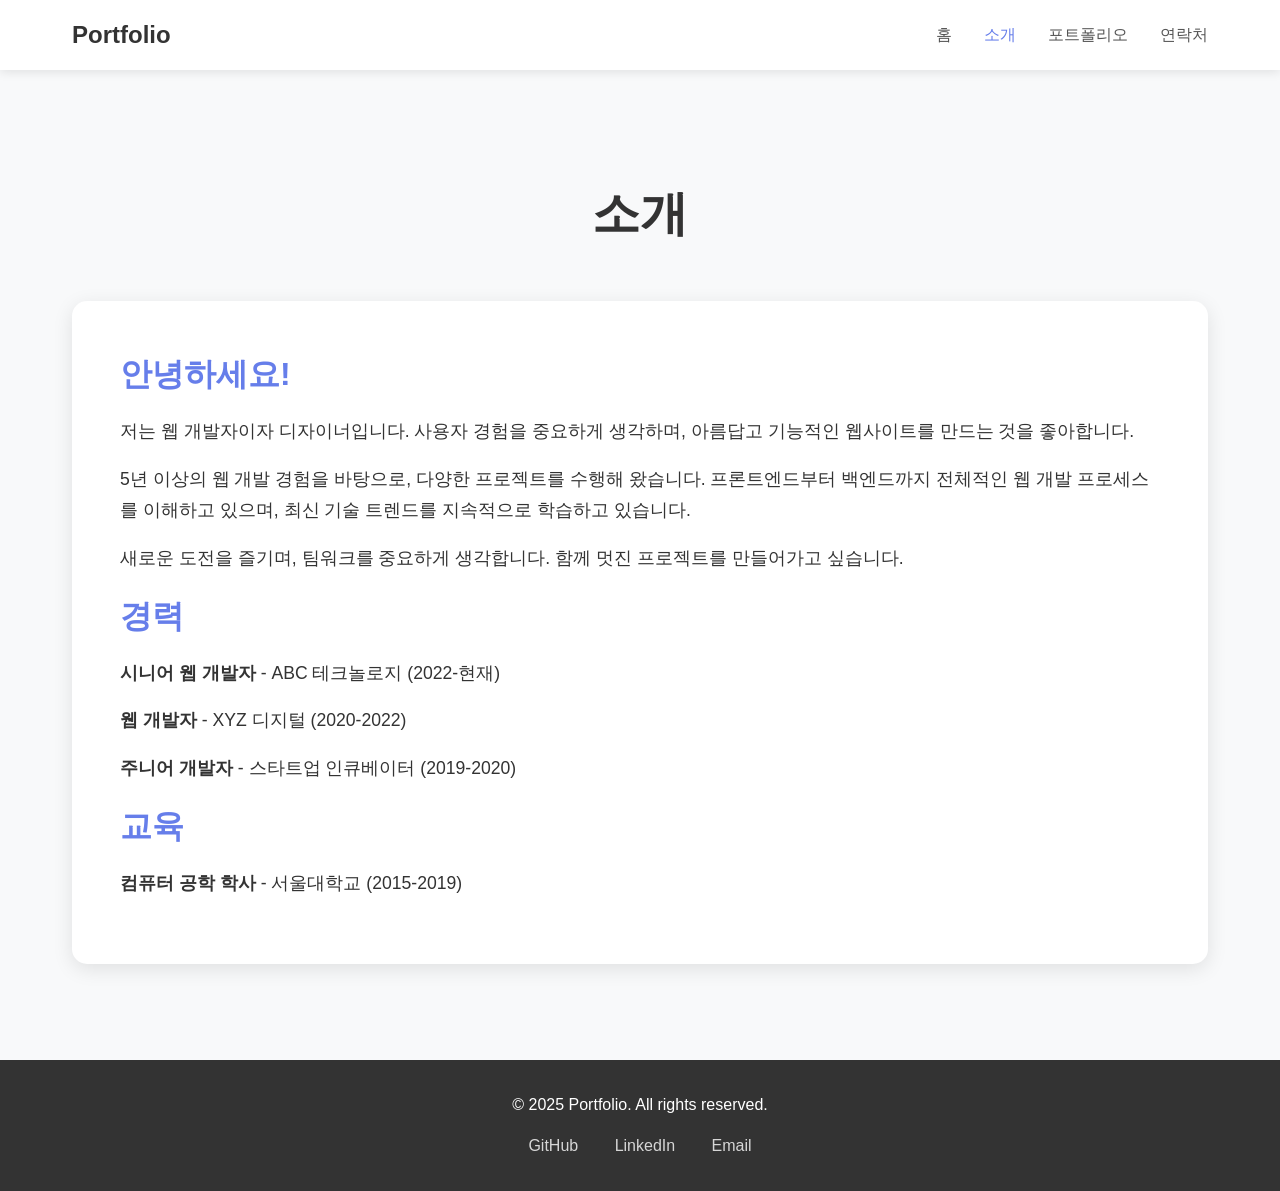
==== about.html @ 8b9c9525 "Initial portfolio website commit" ====
<!DOCTYPE html>
<html lang="ko">
<head>
    <meta charset="UTF-8">
    <meta name="viewport" content="width=device-width, initial-scale=1.0">
    <title>소개 | 내 홈페이지</title>
    <link rel="stylesheet" href="style.css">
</head>
<body>
    <header>
        <nav>
            <div class="logo">
                <a href="index.html">Portfolio</a>
            </div>
            <ul class="nav-links">
                <li><a href="index.html">홈</a></li>
                <li><a href="about.html">소개</a></li>
                <li><a href="portfolio.html">포트폴리오</a></li>
                <li><a href="contact.html">연락처</a></li>
            </ul>
            <div class="hamburger">
                <span></span>
                <span></span>
                <span></span>
            </div>
        </nav>
    </header>

    <main>
        <section class="page-section">
            <h1>소개</h1>
            <div class="page-content">
                <h2>안녕하세요!</h2>
                <p>
                    저는 웹 개발자이자 디자이너입니다. 사용자 경험을 중요하게 생각하며, 
                    아름답고 기능적인 웹사이트를 만드는 것을 좋아합니다.
                </p>
                <p>
                    5년 이상의 웹 개발 경험을 바탕으로, 다양한 프로젝트를 수행해 왔습니다.
                    프론트엔드부터 백엔드까지 전체적인 웹 개발 프로세스를 이해하고 있으며,
                    최신 기술 트렌드를 지속적으로 학습하고 있습니다.
                </p>
                <p>
                    새로운 도전을 즐기며, 팀워크를 중요하게 생각합니다. 
                    함께 멋진 프로젝트를 만들어가고 싶습니다.
                </p>
                
                <h2>경력</h2>
                <p><strong>시니어 웹 개발자</strong> - ABC 테크놀로지 (2022-현재)</p>
                <p><strong>웹 개발자</strong> - XYZ 디지털 (2020-2022)</p>
                <p><strong>주니어 개발자</strong> - 스타트업 인큐베이터 (2019-2020)</p>
                
                <h2>교육</h2>
                <p><strong>컴퓨터 공학 학사</strong> - 서울대학교 (2015-2019)</p>
            </div>
        </section>
    </main>

    <footer>
        <p>&copy; 2025 Portfolio. All rights reserved.</p>
        <div class="social-links">
            <a href="#">GitHub</a>
            <a href="#">LinkedIn</a>
            <a href="#">Email</a>
        </div>
    </footer>

    <script src="script.js"></script>
</body>
</html>
---- style.css ----
/* 기본 리셋 및 폰트 설정 */
* {
    margin: 0;
    padding: 0;
    box-sizing: border-box;
}

body {
    font-family: -apple-system, BlinkMacSystemFont, 'Segoe UI', 'Roboto', 'Oxygen', 'Ubuntu', sans-serif;
    line-height: 1.6;
    color: #333;
    background-color: #f8f9fa;
}

/* 헤더 및 네비게이션 */
header {
    background-color: #fff;
    box-shadow: 0 2px 10px rgba(0,0,0,0.1);
    position: fixed;
    width: 100%;
    top: 0;
    z-index: 1000;
}

nav {
    max-width: 1200px;
    margin: 0 auto;
    padding: 1rem 2rem;
    display: flex;
    justify-content: space-between;
    align-items: center;
}

.logo a {
    font-size: 1.5rem;
    font-weight: bold;
    color: #333;
    text-decoration: none;
}

.nav-links {
    display: flex;
    list-style: none;
    gap: 2rem;
}

.nav-links a {
    text-decoration: none;
    color: #555;
    font-weight: 500;
    transition: color 0.3s ease;
}

.nav-links a:hover,
.nav-links a.active {
    color: #667eea;
}

.hamburger {
    display: none;
    flex-direction: column;
    cursor: pointer;
}

.hamburger span {
    width: 25px;
    height: 3px;
    background-color: #333;
    margin: 3px 0;
    transition: 0.3s;
}

/* 메인 콘텐츠 */
main {
    margin-top: 80px;
}

/* 히어로 섹션 */
.hero {
    background: linear-gradient(135deg, #667eea 0%, #764ba2 100%);
    color: white;
    padding: 6rem 2rem;
    text-align: center;
    min-height: 60vh;
    display: flex;
    align-items: center;
    justify-content: center;
}

.hero-content h1 {
    font-size: 3.5rem;
    margin-bottom: 0.5rem;
    animation: fadeInUp 0.8s ease;
}

.hero-content h2 {
    font-size: 1.8rem;
    margin-bottom: 1rem;
    opacity: 0.9;
    animation: fadeInUp 0.8s ease 0.2s both;
}

.hero-content p {
    font-size: 1.2rem;
    margin-bottom: 2rem;
    opacity: 0.8;
    animation: fadeInUp 0.8s ease 0.4s both;
}

.cta-button {
    display: inline-block;
    padding: 1rem 2.5rem;
    background-color: white;
    color: #667eea;
    text-decoration: none;
    border-radius: 50px;
    font-weight: bold;
    transition: transform 0.3s ease, box-shadow 0.3s ease;
    animation: fadeInUp 0.8s ease 0.6s both;
}

.cta-button:hover {
    transform: translateY(-3px);
    box-shadow: 0 10px 30px rgba(0,0,0,0.2);
}

/* 피처드 섹션 */
.featured {
    padding: 4rem 2rem;
    max-width: 1200px;
    margin: 0 auto;
}

.featured h2 {
    text-align: center;
    font-size: 2.5rem;
    margin-bottom: 3rem;
    color: #333;
}

.project-grid {
    display: grid;
    grid-template-columns: repeat(auto-fit, minmax(300px, 1fr));
    gap: 2rem;
}

.project-card {
    background: white;
    border-radius: 15px;
    overflow: hidden;
    box-shadow: 0 5px 20px rgba(0,0,0,0.1);
    transition: transform 0.3s ease, box-shadow 0.3s ease;
}

.project-card:hover {
    transform: translateY(-10px);
    box-shadow: 0 15px 40px rgba(0,0,0,0.15);
}

.project-image {
    height: 200px;
    background-size: cover;
    background-position: center;
}

.project-card h3 {
    padding: 1.5rem;
    font-size: 1.3rem;
    color: #333;
}

.project-card p {
    padding: 0 1.5rem 1.5rem;
    color: #666;
}

/* 스킬 섹션 */
.skills {
    padding: 4rem 2rem;
    background-color: #fff;
    text-align: center;
}

.skills h2 {
    font-size: 2.5rem;
    margin-bottom: 2rem;
    color: #333;
}

.skill-tags {
    display: flex;
    flex-wrap: wrap;
    justify-content: center;
    gap: 1rem;
    max-width: 800px;
    margin: 0 auto;
}

.skill-tag {
    padding: 0.8rem 1.5rem;
    background: linear-gradient(135deg, #667eea 0%, #764ba2 100%);
    color: white;
    border-radius: 50px;
    font-weight: 500;
    transition: transform 0.3s ease;
}

.skill-tag:hover {
    transform: scale(1.1);
}

/* 푸터 */
footer {
    background-color: #333;
    color: white;
    padding: 2rem;
    text-align: center;
}

.social-links {
    margin-top: 1rem;
}

.social-links a {
    color: white;
    text-decoration: none;
    margin: 0 1rem;
    opacity: 0.8;
    transition: opacity 0.3s ease;
}

.social-links a:hover {
    opacity: 1;
}

/* 애니메이션 */
@keyframes fadeInUp {
    from {
        opacity: 0;
        transform: translateY(30px);
    }
    to {
        opacity: 1;
        transform: translateY(0);
    }
}

/* 페이지 섹션 스타일 */
.page-section {
    padding: 6rem 2rem;
    max-width: 1200px;
    margin: 0 auto;
}

.page-section h1 {
    font-size: 3rem;
    text-align: center;
    margin-bottom: 3rem;
    color: #333;
}

.page-section h2 {
    font-size: 2rem;
    margin-bottom: 1rem;
    color: #667eea;
}

.page-content {
    background: white;
    padding: 3rem;
    border-radius: 15px;
    box-shadow: 0 5px 20px rgba(0,0,0,0.1);
}

.page-content p {
    margin-bottom: 1rem;
    font-size: 1.1rem;
    line-height: 1.8;
}

/* 포트폴리오 페이지 */
.portfolio-grid {
    display: grid;
    grid-template-columns: repeat(auto-fit, minmax(350px, 1fr));
    gap: 2rem;
}

.portfolio-item {
    background: white;
    border-radius: 15px;
    overflow: hidden;
    box-shadow: 0 5px 20px rgba(0,0,0,0.1);
    transition: transform 0.3s ease;
}

.portfolio-item:hover {
    transform: translateY(-5px);
}

.portfolio-item .item-image {
    height: 250px;
    background: linear-gradient(135deg, #667eea 0%, #764ba2 100%);
    display: flex;
    align-items: center;
    justify-content: center;
    color: white;
    font-size: 3rem;
}

.portfolio-item h3 {
    padding: 1.5rem;
    font-size: 1.4rem;
    color: #333;
}

.portfolio-item p {
    padding: 0 1.5rem 1.5rem;
    color: #666;
}

.portfolio-item .tags {
    padding: 0 1.5rem 1.5rem;
    display: flex;
    gap: 0.5rem;
}

.portfolio-item .tag {
    padding: 0.3rem 0.8rem;
    background-color: #f0f0f0;
    border-radius: 20px;
    font-size: 0.85rem;
    color: #666;
}

/* 연락처 페이지 */
.contact-form {
    max-width: 600px;
    margin: 0 auto;
}

.form-group {
    margin-bottom: 1.5rem;
}

.form-group label {
    display: block;
    margin-bottom: 0.5rem;
    font-weight: 500;
    color: #333;
}

.form-group input,
.form-group textarea {
    width: 100%;
    padding: 1rem;
    border: 2px solid #e0e0e0;
    border-radius: 10px;
    font-size: 1rem;
    transition: border-color 0.3s ease;
}

.form-group input:focus,
.form-group textarea:focus {
    outline: none;
    border-color: #667eea;
}

.form-group textarea {
    resize: vertical;
    min-height: 150px;
}

.submit-btn {
    width: 100%;
    padding: 1rem;
    background: linear-gradient(135deg, #667eea 0%, #764ba2 100%);
    color: white;
    border: none;
    border-radius: 10px;
    font-size: 1.1rem;
    font-weight: bold;
    cursor: pointer;
    transition: transform 0.3s ease, box-shadow 0.3s ease;
}

.submit-btn:hover {
    transform: translateY(-2px);
    box-shadow: 0 5px 20px rgba(102, 126, 234, 0.4);
}

.contact-info {
    display: grid;
    grid-template-columns: repeat(auto-fit, minmax(200px, 1fr));
    gap: 2rem;
    margin-top: 3rem;
    text-align: center;
}

.contact-item {
    padding: 2rem;
    background: white;
    border-radius: 15px;
    box-shadow: 0 5px 20px rgba(0,0,0,0.1);
}

.contact-item h3 {
    color: #667eea;
    margin-bottom: 0.5rem;
}

/* 반응형 디자인 */
@media (max-width: 768px) {
    .nav-links {
        display: none;
    }

    .hamburger {
        display: flex;
    }

    .hero-content h1 {
        font-size: 2.5rem;
    }

    .hero-content h2 {
        font-size: 1.3rem;
    }

    .project-grid {
        grid-template-columns: 1fr;
    }

    .page-section {
        padding: 4rem 1rem;
    }

    .page-content {
        padding: 2rem 1.5rem;
    }

    .portfolio-grid {
        grid-template-columns: 1fr;
    }
}

/* 모바일 메뉴 */
.nav-links.active {
    display: flex;
    flex-direction: column;
    position: absolute;
    top: 100%;
    left: 0;
    width: 100%;
    background-color: white;
    padding: 2rem;
    box-shadow: 0 5px 20px rgba(0,0,0,0.1);
}
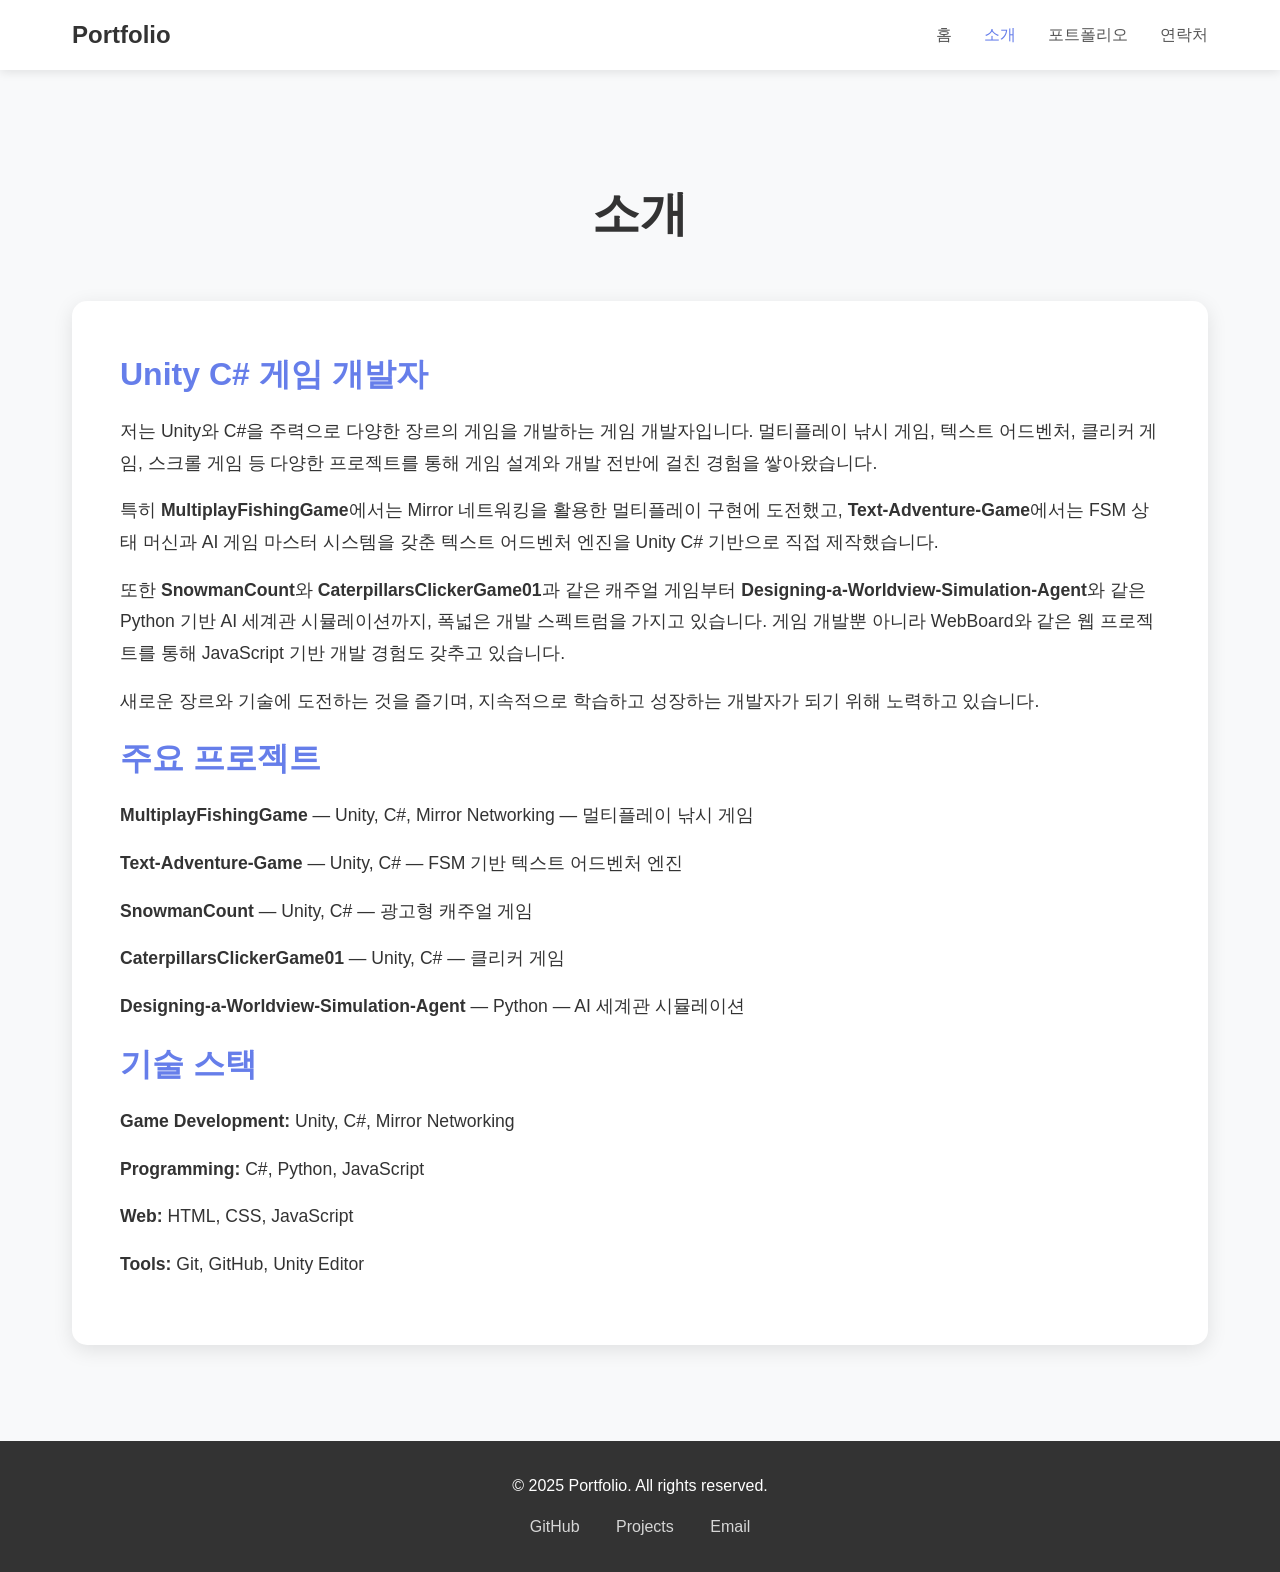
==== commit ee17cfbf: "Update portfolio with actual GitHub projects and personal info" ====
--- a/about.html
+++ b/about.html
@@ -3,7 +3,7 @@
 <head>
     <meta charset="UTF-8">
     <meta name="viewport" content="width=device-width, initial-scale=1.0">
-    <title>소개 | 내 홈페이지</title>
+    <title>소개 | Portfolio</title>
     <link rel="stylesheet" href="style.css">
 </head>
 <body>
@@ -30,28 +30,42 @@
         <section class="page-section">
             <h1>소개</h1>
             <div class="page-content">
-                <h2>안녕하세요!</h2>
+                <h2>Unity C# 게임 개발자</h2>
                 <p>
-                    저는 웹 개발자이자 디자이너입니다. 사용자 경험을 중요하게 생각하며, 
-                    아름답고 기능적인 웹사이트를 만드는 것을 좋아합니다.
+                    저는 Unity와 C#을 주력으로 다양한 장르의 게임을 개발하는 게임 개발자입니다.
+                    멀티플레이 낚시 게임, 텍스트 어드벤처, 클리커 게임, 스크롤 게임 등
+                    다양한 프로젝트를 통해 게임 설계와 개발 전반에 걸친 경험을 쌓아왔습니다.
                 </p>
                 <p>
-                    5년 이상의 웹 개발 경험을 바탕으로, 다양한 프로젝트를 수행해 왔습니다.
-                    프론트엔드부터 백엔드까지 전체적인 웹 개발 프로세스를 이해하고 있으며,
-                    최신 기술 트렌드를 지속적으로 학습하고 있습니다.
+                    특히 <strong>MultiplayFishingGame</strong>에서는 Mirror 네트워킹을 활용한
+                    멀티플레이 구현에 도전했고, <strong>Text-Adventure-Game</strong>에서는
+                    FSM 상태 머신과 AI 게임 마스터 시스템을 갖춘 텍스트 어드벤처 엔진을
+                    Unity C# 기반으로 직접 제작했습니다.
                 </p>
                 <p>
-                    새로운 도전을 즐기며, 팀워크를 중요하게 생각합니다. 
-                    함께 멋진 프로젝트를 만들어가고 싶습니다.
+                    또한 <strong>SnowmanCount</strong>와 <strong>CaterpillarsClickerGame01</strong>과 같은
+                    캐주얼 게임부터 <strong>Designing-a-Worldview-Simulation-Agent</strong>와 같은
+                    Python 기반 AI 세계관 시뮬레이션까지, 폭넓은 개발 스펙트럼을 가지고 있습니다.
+                    게임 개발뿐 아니라 WebBoard와 같은 웹 프로젝트를 통해 JavaScript 기반
+                    개발 경험도 갖추고 있습니다.
                 </p>
-                
-                <h2>경력</h2>
-                <p><strong>시니어 웹 개발자</strong> - ABC 테크놀로지 (2022-현재)</p>
-                <p><strong>웹 개발자</strong> - XYZ 디지털 (2020-2022)</p>
-                <p><strong>주니어 개발자</strong> - 스타트업 인큐베이터 (2019-2020)</p>
-                
-                <h2>교육</h2>
-                <p><strong>컴퓨터 공학 학사</strong> - 서울대학교 (2015-2019)</p>
+                <p>
+                    새로운 장르와 기술에 도전하는 것을 즐기며, 지속적으로 학습하고 성장하는
+                    개발자가 되기 위해 노력하고 있습니다.
+                </p>
+
+                <h2>주요 프로젝트</h2>
+                <p><strong>MultiplayFishingGame</strong> — Unity, C#, Mirror Networking — 멀티플레이 낚시 게임</p>
+                <p><strong>Text-Adventure-Game</strong> — Unity, C# — FSM 기반 텍스트 어드벤처 엔진</p>
+                <p><strong>SnowmanCount</strong> — Unity, C# — 광고형 캐주얼 게임</p>
+                <p><strong>CaterpillarsClickerGame01</strong> — Unity, C# — 클리커 게임</p>
+                <p><strong>Designing-a-Worldview-Simulation-Agent</strong> — Python — AI 세계관 시뮬레이션</p>
+
+                <h2>기술 스택</h2>
+                <p><strong>Game Development:</strong> Unity, C#, Mirror Networking</p>
+                <p><strong>Programming:</strong> C#, Python, JavaScript</p>
+                <p><strong>Web:</strong> HTML, CSS, JavaScript</p>
+                <p><strong>Tools:</strong> Git, GitHub, Unity Editor</p>
             </div>
         </section>
     </main>
@@ -59,12 +73,12 @@
     <footer>
         <p>&copy; 2025 Portfolio. All rights reserved.</p>
         <div class="social-links">
-            <a href="#">GitHub</a>
-            <a href="#">LinkedIn</a>
-            <a href="#">Email</a>
+            <a href="https://github.com/junwoo1206112">GitHub</a>
+            <a href="https://github.com/junwoo1206112?tab=repositories">Projects</a>
+            <a href="mailto:kdong135@naver.com">Email</a>
         </div>
     </footer>
 
     <script src="script.js"></script>
 </body>
-</html>+</html>
--- a/style.css
+++ b/style.css
@@ -332,6 +332,18 @@
     color: #666;
 }
 
+.portfolio-item a:hover h3 {
+    color: #667eea;
+}
+
+.loading, .no-projects {
+    text-align: center;
+    font-size: 1.2rem;
+    color: #666;
+    padding: 3rem;
+    grid-column: 1 / -1;
+}
+
 /* 연락처 페이지 */
 .contact-form {
     max-width: 600px;
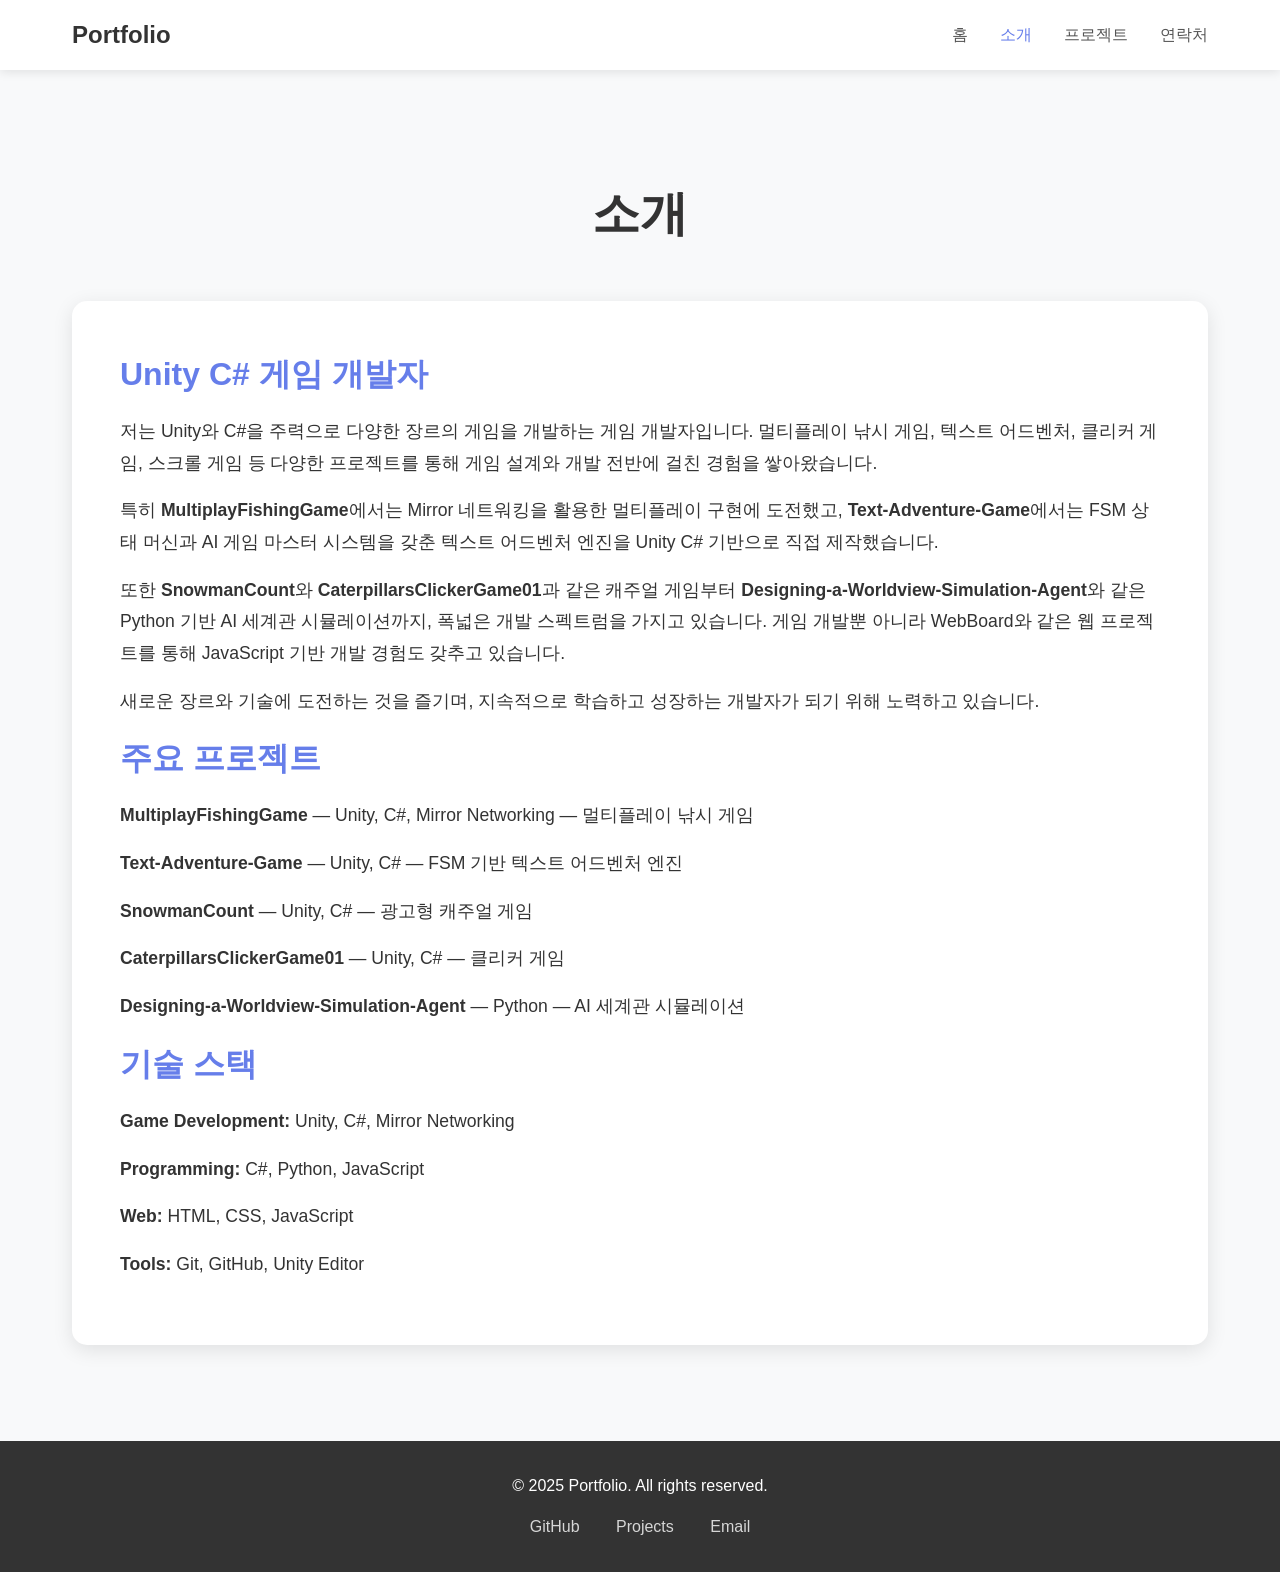
==== commit a20624c2: "Rename portfolio to projects in navigation" ====
--- a/about.html
+++ b/about.html
@@ -15,7 +15,7 @@
             <ul class="nav-links">
                 <li><a href="index.html">홈</a></li>
                 <li><a href="about.html">소개</a></li>
-                <li><a href="portfolio.html">포트폴리오</a></li>
+                <li><a href="portfolio.html">프로젝트</a></li>
                 <li><a href="contact.html">연락처</a></li>
             </ul>
             <div class="hamburger">
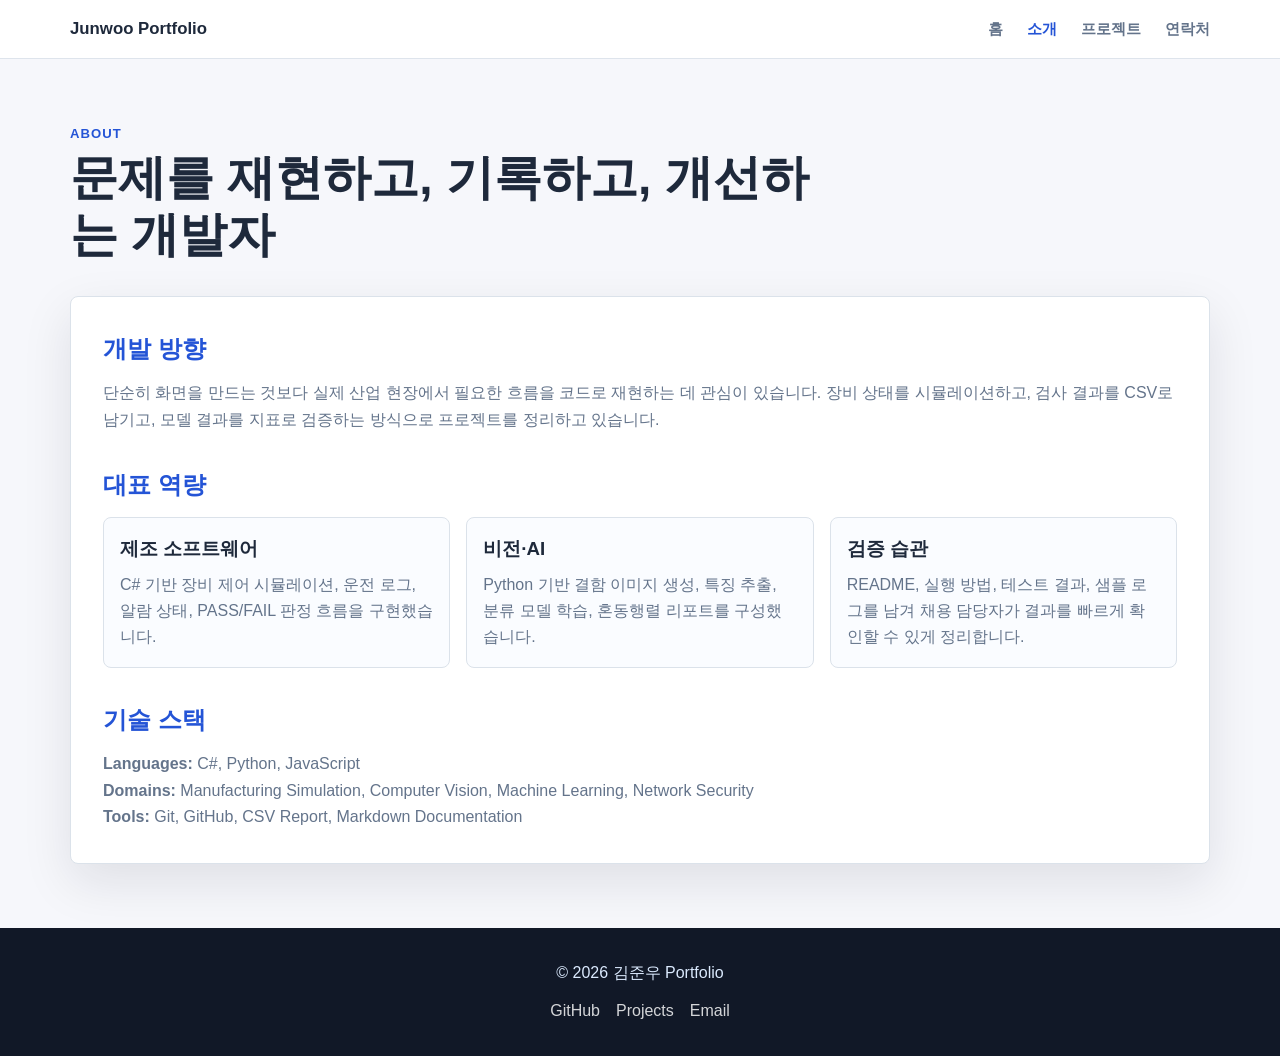
==== commit f2c56daf: "Refine portfolio site project curation" ====
--- a/about.html
+++ b/about.html
@@ -3,14 +3,15 @@
 <head>
     <meta charset="UTF-8">
     <meta name="viewport" content="width=device-width, initial-scale=1.0">
-    <title>소개 | Portfolio</title>
+    <title>소개 | 김준우 포트폴리오</title>
+    <meta name="description" content="김준우의 개발 방향, 기술 스택, 대표 프로젝트 소개입니다.">
     <link rel="stylesheet" href="style.css">
 </head>
 <body>
     <header>
         <nav>
             <div class="logo">
-                <a href="index.html">Portfolio</a>
+                <a href="index.html">Junwoo Portfolio</a>
             </div>
             <ul class="nav-links">
                 <li><a href="index.html">홈</a></li>
@@ -18,67 +19,61 @@
                 <li><a href="portfolio.html">프로젝트</a></li>
                 <li><a href="contact.html">연락처</a></li>
             </ul>
-            <div class="hamburger">
+            <button class="hamburger" type="button" aria-label="메뉴 열기">
                 <span></span>
                 <span></span>
                 <span></span>
-            </div>
+            </button>
         </nav>
     </header>
 
     <main>
         <section class="page-section">
-            <h1>소개</h1>
+            <div class="section-heading">
+                <p class="eyebrow">About</p>
+                <h1>문제를 재현하고, 기록하고, 개선하는 개발자</h1>
+            </div>
+
             <div class="page-content">
-                <h2>Unity C# 게임 개발자</h2>
+                <h2>개발 방향</h2>
                 <p>
-                    저는 Unity와 C#을 주력으로 다양한 장르의 게임을 개발하는 게임 개발자입니다.
-                    멀티플레이 낚시 게임, 텍스트 어드벤처, 클리커 게임, 스크롤 게임 등
-                    다양한 프로젝트를 통해 게임 설계와 개발 전반에 걸친 경험을 쌓아왔습니다.
-                </p>
-                <p>
-                    특히 <strong>MultiplayFishingGame</strong>에서는 Mirror 네트워킹을 활용한
-                    멀티플레이 구현에 도전했고, <strong>Text-Adventure-Game</strong>에서는
-                    FSM 상태 머신과 AI 게임 마스터 시스템을 갖춘 텍스트 어드벤처 엔진을
-                    Unity C# 기반으로 직접 제작했습니다.
-                </p>
-                <p>
-                    또한 <strong>SnowmanCount</strong>와 <strong>CaterpillarsClickerGame01</strong>과 같은
-                    캐주얼 게임부터 <strong>Designing-a-Worldview-Simulation-Agent</strong>와 같은
-                    Python 기반 AI 세계관 시뮬레이션까지, 폭넓은 개발 스펙트럼을 가지고 있습니다.
-                    게임 개발뿐 아니라 WebBoard와 같은 웹 프로젝트를 통해 JavaScript 기반
-                    개발 경험도 갖추고 있습니다.
-                </p>
-                <p>
-                    새로운 장르와 기술에 도전하는 것을 즐기며, 지속적으로 학습하고 성장하는
-                    개발자가 되기 위해 노력하고 있습니다.
+                    단순히 화면을 만드는 것보다 실제 산업 현장에서 필요한 흐름을 코드로 재현하는 데 관심이 있습니다.
+                    장비 상태를 시뮬레이션하고, 검사 결과를 CSV로 남기고, 모델 결과를 지표로 검증하는 방식으로 프로젝트를 정리하고 있습니다.
                 </p>
 
-                <h2>주요 프로젝트</h2>
-                <p><strong>MultiplayFishingGame</strong> — Unity, C#, Mirror Networking — 멀티플레이 낚시 게임</p>
-                <p><strong>Text-Adventure-Game</strong> — Unity, C# — FSM 기반 텍스트 어드벤처 엔진</p>
-                <p><strong>SnowmanCount</strong> — Unity, C# — 광고형 캐주얼 게임</p>
-                <p><strong>CaterpillarsClickerGame01</strong> — Unity, C# — 클리커 게임</p>
-                <p><strong>Designing-a-Worldview-Simulation-Agent</strong> — Python — AI 세계관 시뮬레이션</p>
+                <h2>대표 역량</h2>
+                <div class="split-list">
+                    <div>
+                        <h3>제조 소프트웨어</h3>
+                        <p>C# 기반 장비 제어 시뮬레이션, 운전 로그, 알람 상태, PASS/FAIL 판정 흐름을 구현했습니다.</p>
+                    </div>
+                    <div>
+                        <h3>비전·AI</h3>
+                        <p>Python 기반 결함 이미지 생성, 특징 추출, 분류 모델 학습, 혼동행렬 리포트를 구성했습니다.</p>
+                    </div>
+                    <div>
+                        <h3>검증 습관</h3>
+                        <p>README, 실행 방법, 테스트 결과, 샘플 로그를 남겨 채용 담당자가 결과를 빠르게 확인할 수 있게 정리합니다.</p>
+                    </div>
+                </div>
 
                 <h2>기술 스택</h2>
-                <p><strong>Game Development:</strong> Unity, C#, Mirror Networking</p>
-                <p><strong>Programming:</strong> C#, Python, JavaScript</p>
-                <p><strong>Web:</strong> HTML, CSS, JavaScript</p>
-                <p><strong>Tools:</strong> Git, GitHub, Unity Editor</p>
+                <p><strong>Languages:</strong> C#, Python, JavaScript</p>
+                <p><strong>Domains:</strong> Manufacturing Simulation, Computer Vision, Machine Learning, Network Security</p>
+                <p><strong>Tools:</strong> Git, GitHub, CSV Report, Markdown Documentation</p>
             </div>
         </section>
     </main>
 
     <footer>
-        <p>&copy; 2025 Portfolio. All rights reserved.</p>
+        <p>&copy; 2026 김준우 Portfolio</p>
         <div class="social-links">
-            <a href="https://github.com/junwoo1206112">GitHub</a>
-            <a href="https://github.com/junwoo1206112?tab=repositories">Projects</a>
+            <a href="https://github.com/junwoo1206112" target="_blank" rel="noreferrer">GitHub</a>
+            <a href="portfolio.html">Projects</a>
             <a href="mailto:kdong135@naver.com">Email</a>
         </div>
     </footer>
 
-    <script src="script.js"></script>
+    <script src="script.js?v=3"></script>
 </body>
 </html>
--- a/style.css
+++ b/style.css
@@ -1,469 +1,478 @@
-/* 기본 리셋 및 폰트 설정 */
 * {
+    box-sizing: border-box;
     margin: 0;
     padding: 0;
-    box-sizing: border-box;
+}
+
+:root {
+    --bg: #f6f7fb;
+    --surface: #ffffff;
+    --surface-soft: #eef2f7;
+    --text: #1e293b;
+    --muted: #64748b;
+    --line: #dbe2ea;
+    --primary: #2454d6;
+    --primary-dark: #173a9a;
+    --shadow: 0 18px 50px rgba(15, 23, 42, 0.1);
 }
 
 body {
-    font-family: -apple-system, BlinkMacSystemFont, 'Segoe UI', 'Roboto', 'Oxygen', 'Ubuntu', sans-serif;
-    line-height: 1.6;
-    color: #333;
-    background-color: #f8f9fa;
-}
-
-/* 헤더 및 네비게이션 */
+    min-height: 100vh;
+    font-family: -apple-system, BlinkMacSystemFont, "Segoe UI", "Noto Sans KR", Roboto, sans-serif;
+    line-height: 1.65;
+    color: var(--text);
+    background: var(--bg);
+}
+
+a {
+    color: inherit;
+    text-decoration: none;
+}
+
 header {
-    background-color: #fff;
-    box-shadow: 0 2px 10px rgba(0,0,0,0.1);
-    position: fixed;
-    width: 100%;
+    position: sticky;
     top: 0;
     z-index: 1000;
+    background: rgba(255, 255, 255, 0.92);
+    border-bottom: 1px solid rgba(219, 226, 234, 0.9);
+    backdrop-filter: blur(16px);
+}
+
+header.is-scrolled {
+    box-shadow: 0 8px 30px rgba(15, 23, 42, 0.08);
 }
 
 nav {
-    max-width: 1200px;
+    max-width: 1180px;
     margin: 0 auto;
-    padding: 1rem 2rem;
-    display: flex;
+    padding: 0.95rem 1.25rem;
+    display: flex;
+    align-items: center;
     justify-content: space-between;
-    align-items: center;
+    gap: 1rem;
 }
 
 .logo a {
-    font-size: 1.5rem;
-    font-weight: bold;
-    color: #333;
-    text-decoration: none;
+    font-size: 1.05rem;
+    font-weight: 800;
+    color: var(--text);
 }
 
 .nav-links {
     display: flex;
+    align-items: center;
+    gap: 1.5rem;
     list-style: none;
-    gap: 2rem;
 }
 
 .nav-links a {
-    text-decoration: none;
-    color: #555;
-    font-weight: 500;
-    transition: color 0.3s ease;
+    font-size: 0.95rem;
+    font-weight: 700;
+    color: var(--muted);
 }
 
 .nav-links a:hover,
 .nav-links a.active {
-    color: #667eea;
+    color: var(--primary);
 }
 
 .hamburger {
+    width: 42px;
+    height: 42px;
     display: none;
     flex-direction: column;
+    justify-content: center;
+    gap: 5px;
+    border: 1px solid var(--line);
+    border-radius: 8px;
+    background: var(--surface);
     cursor: pointer;
 }
 
 .hamburger span {
-    width: 25px;
-    height: 3px;
-    background-color: #333;
-    margin: 3px 0;
-    transition: 0.3s;
-}
-
-/* 메인 콘텐츠 */
-main {
-    margin-top: 80px;
-}
-
-/* 히어로 섹션 */
+    width: 18px;
+    height: 2px;
+    margin: 0 auto;
+    background: var(--text);
+}
+
 .hero {
-    background: linear-gradient(135deg, #667eea 0%, #764ba2 100%);
-    color: white;
-    padding: 6rem 2rem;
+    min-height: calc(100vh - 72px);
+    padding: 5rem 1.25rem 4rem;
+    display: grid;
+    grid-template-columns: minmax(0, 1.4fr) minmax(280px, 0.6fr);
+    align-items: center;
+    gap: 2rem;
+    max-width: 1180px;
+    margin: 0 auto;
+}
+
+.hero-content h1 {
+    max-width: 860px;
+    margin: 0.5rem 0 1rem;
+    font-size: clamp(2.3rem, 5vw, 4.8rem);
+    line-height: 1.12;
+    letter-spacing: 0;
+}
+
+.hero-content p {
+    max-width: 720px;
+    color: var(--muted);
+    font-size: 1.08rem;
+}
+
+.eyebrow {
+    color: var(--primary);
+    font-size: 0.82rem;
+    font-weight: 800;
+    letter-spacing: 0.08em;
+    text-transform: uppercase;
+}
+
+.hero-actions {
+    display: flex;
+    flex-wrap: wrap;
+    gap: 0.85rem;
+    margin-top: 2rem;
+}
+
+.primary-button,
+.secondary-button {
+    display: inline-flex;
+    align-items: center;
+    justify-content: center;
+    min-height: 46px;
+    padding: 0.8rem 1.1rem;
+    border-radius: 8px;
+    font-weight: 800;
+}
+
+.primary-button {
+    color: #fff;
+    background: var(--primary);
+}
+
+.primary-button:hover {
+    background: var(--primary-dark);
+}
+
+.secondary-button {
+    border: 1px solid var(--line);
+    background: var(--surface);
+    color: var(--text);
+}
+
+.hero-panel {
+    display: grid;
+    gap: 0.85rem;
+}
+
+.hero-panel div {
+    padding: 1.2rem;
+    border: 1px solid var(--line);
+    border-radius: 8px;
+    background: var(--surface);
+    box-shadow: var(--shadow);
+}
+
+.hero-panel strong {
+    display: block;
+    margin-bottom: 0.25rem;
+    font-size: 1.35rem;
+    color: var(--primary);
+}
+
+.hero-panel span {
+    color: var(--muted);
+    font-size: 0.95rem;
+}
+
+.featured,
+.skills,
+.page-section {
+    max-width: 1180px;
+    margin: 0 auto;
+    padding: 4rem 1.25rem;
+}
+
+.section-heading {
+    max-width: 760px;
+    margin-bottom: 2rem;
+}
+
+.section-heading h1,
+.section-heading h2 {
+    margin-top: 0.35rem;
+    font-size: clamp(2rem, 4vw, 3rem);
+    line-height: 1.18;
+}
+
+.section-heading p:last-child {
+    margin-top: 0.75rem;
+    color: var(--muted);
+}
+
+.project-grid,
+.portfolio-grid {
+    display: grid;
+    grid-template-columns: repeat(3, minmax(0, 1fr));
+    gap: 1rem;
+}
+
+.portfolio-grid {
+    grid-template-columns: repeat(2, minmax(0, 1fr));
+}
+
+.project-card {
+    min-height: 100%;
+    border: 1px solid var(--line);
+    border-radius: 8px;
+    background: var(--surface);
+    box-shadow: var(--shadow);
+    overflow: hidden;
+}
+
+.project-card a {
+    min-height: 100%;
+    padding: 1.25rem;
+    display: flex;
+    flex-direction: column;
+}
+
+.project-card h3 {
+    margin: 1.25rem 0 0.75rem;
+    font-size: 1.28rem;
+    line-height: 1.25;
+}
+
+.project-card p {
+    color: var(--muted);
+    flex: 1;
+}
+
+.project-topline {
+    display: flex;
+    align-items: center;
+    justify-content: space-between;
+    padding-bottom: 0.9rem;
+    border-bottom: 1px solid var(--line);
+}
+
+.project-topline span {
+    font-size: 0.78rem;
+    font-weight: 800;
+    color: var(--muted);
+    text-transform: uppercase;
+}
+
+.project-topline strong {
+    font-size: 1.55rem;
+}
+
+.accent-blue .project-topline strong { color: #2454d6; }
+.accent-green .project-topline strong { color: #15803d; }
+.accent-orange .project-topline strong { color: #c2410c; }
+.accent-purple .project-topline strong { color: #7e22ce; }
+.accent-red .project-topline strong { color: #b91c1c; }
+.accent-teal .project-topline strong { color: #0f766e; }
+
+.tags {
+    display: flex;
+    flex-wrap: wrap;
+    gap: 0.45rem;
+    margin-top: 1.25rem;
+}
+
+.tag,
+.skill-tag {
+    display: inline-flex;
+    align-items: center;
+    min-height: 30px;
+    padding: 0.32rem 0.65rem;
+    border-radius: 8px;
+    background: var(--surface-soft);
+    color: #334155;
+    font-size: 0.82rem;
+    font-weight: 700;
+}
+
+.skills {
+    border-top: 1px solid var(--line);
+}
+
+.skill-tags {
+    display: flex;
+    flex-wrap: wrap;
+    gap: 0.7rem;
+}
+
+.page-content {
+    padding: 2rem;
+    border: 1px solid var(--line);
+    border-radius: 8px;
+    background: var(--surface);
+    box-shadow: var(--shadow);
+}
+
+.page-content h2 {
+    margin-top: 2rem;
+    margin-bottom: 0.75rem;
+    color: var(--primary);
+}
+
+.page-content h2:first-child {
+    margin-top: 0;
+}
+
+.page-content p {
+    color: var(--muted);
+}
+
+.split-list {
+    display: grid;
+    grid-template-columns: repeat(3, minmax(0, 1fr));
+    gap: 1rem;
+}
+
+.split-list div {
+    padding: 1rem;
+    border: 1px solid var(--line);
+    border-radius: 8px;
+    background: #fafcff;
+}
+
+.split-list h3 {
+    margin-bottom: 0.45rem;
+}
+
+.contact-info {
+    display: grid;
+    grid-template-columns: repeat(3, minmax(0, 1fr));
+    gap: 1rem;
+}
+
+.contact-item {
+    padding: 1.5rem;
+    border: 1px solid var(--line);
+    border-radius: 8px;
+    background: var(--surface);
+    box-shadow: var(--shadow);
+}
+
+.contact-item h3 {
+    color: var(--primary);
+    margin-bottom: 0.4rem;
+}
+
+.contact-item p {
+    color: var(--muted);
+    overflow-wrap: anywhere;
+}
+
+.loading,
+.no-projects {
+    grid-column: 1 / -1;
+    padding: 2rem;
+    color: var(--muted);
     text-align: center;
-    min-height: 60vh;
-    display: flex;
-    align-items: center;
+}
+
+footer {
+    padding: 2rem 1.25rem;
+    color: #dbeafe;
+    background: #111827;
+    text-align: center;
+}
+
+.social-links {
+    display: flex;
     justify-content: center;
-}
-
-.hero-content h1 {
-    font-size: 3.5rem;
-    margin-bottom: 0.5rem;
-    animation: fadeInUp 0.8s ease;
-}
-
-.hero-content h2 {
-    font-size: 1.8rem;
-    margin-bottom: 1rem;
-    opacity: 0.9;
-    animation: fadeInUp 0.8s ease 0.2s both;
-}
-
-.hero-content p {
-    font-size: 1.2rem;
-    margin-bottom: 2rem;
-    opacity: 0.8;
-    animation: fadeInUp 0.8s ease 0.4s both;
-}
-
-.cta-button {
-    display: inline-block;
-    padding: 1rem 2.5rem;
-    background-color: white;
-    color: #667eea;
-    text-decoration: none;
-    border-radius: 50px;
-    font-weight: bold;
-    transition: transform 0.3s ease, box-shadow 0.3s ease;
-    animation: fadeInUp 0.8s ease 0.6s both;
-}
-
-.cta-button:hover {
-    transform: translateY(-3px);
-    box-shadow: 0 10px 30px rgba(0,0,0,0.2);
-}
-
-/* 피처드 섹션 */
-.featured {
-    padding: 4rem 2rem;
-    max-width: 1200px;
-    margin: 0 auto;
-}
-
-.featured h2 {
-    text-align: center;
-    font-size: 2.5rem;
-    margin-bottom: 3rem;
-    color: #333;
-}
-
-.project-grid {
-    display: grid;
-    grid-template-columns: repeat(auto-fit, minmax(300px, 1fr));
-    gap: 2rem;
-}
-
-.project-card {
-    background: white;
-    border-radius: 15px;
-    overflow: hidden;
-    box-shadow: 0 5px 20px rgba(0,0,0,0.1);
-    transition: transform 0.3s ease, box-shadow 0.3s ease;
-}
-
-.project-card:hover {
-    transform: translateY(-10px);
-    box-shadow: 0 15px 40px rgba(0,0,0,0.15);
-}
-
-.project-image {
-    height: 200px;
-    background-size: cover;
-    background-position: center;
-}
-
-.project-card h3 {
-    padding: 1.5rem;
-    font-size: 1.3rem;
-    color: #333;
-}
-
-.project-card p {
-    padding: 0 1.5rem 1.5rem;
-    color: #666;
-}
-
-/* 스킬 섹션 */
-.skills {
-    padding: 4rem 2rem;
-    background-color: #fff;
-    text-align: center;
-}
-
-.skills h2 {
-    font-size: 2.5rem;
-    margin-bottom: 2rem;
-    color: #333;
-}
-
-.skill-tags {
-    display: flex;
     flex-wrap: wrap;
-    justify-content: center;
     gap: 1rem;
-    max-width: 800px;
-    margin: 0 auto;
-}
-
-.skill-tag {
-    padding: 0.8rem 1.5rem;
-    background: linear-gradient(135deg, #667eea 0%, #764ba2 100%);
-    color: white;
-    border-radius: 50px;
-    font-weight: 500;
-    transition: transform 0.3s ease;
-}
-
-.skill-tag:hover {
-    transform: scale(1.1);
-}
-
-/* 푸터 */
-footer {
-    background-color: #333;
-    color: white;
-    padding: 2rem;
-    text-align: center;
-}
-
-.social-links {
-    margin-top: 1rem;
+    margin-top: 0.75rem;
 }
 
 .social-links a {
-    color: white;
-    text-decoration: none;
-    margin: 0 1rem;
-    opacity: 0.8;
-    transition: opacity 0.3s ease;
+    color: #fff;
+    opacity: 0.82;
 }
 
 .social-links a:hover {
     opacity: 1;
 }
 
-/* 애니메이션 */
-@keyframes fadeInUp {
-    from {
-        opacity: 0;
-        transform: translateY(30px);
-    }
-    to {
-        opacity: 1;
-        transform: translateY(0);
-    }
-}
-
-/* 페이지 섹션 스타일 */
-.page-section {
-    padding: 6rem 2rem;
-    max-width: 1200px;
-    margin: 0 auto;
-}
-
-.page-section h1 {
-    font-size: 3rem;
-    text-align: center;
-    margin-bottom: 3rem;
-    color: #333;
-}
-
-.page-section h2 {
-    font-size: 2rem;
-    margin-bottom: 1rem;
-    color: #667eea;
-}
-
-.page-content {
-    background: white;
-    padding: 3rem;
-    border-radius: 15px;
-    box-shadow: 0 5px 20px rgba(0,0,0,0.1);
-}
-
-.page-content p {
-    margin-bottom: 1rem;
-    font-size: 1.1rem;
-    line-height: 1.8;
-}
-
-/* 포트폴리오 페이지 */
-.portfolio-grid {
-    display: grid;
-    grid-template-columns: repeat(auto-fit, minmax(350px, 1fr));
-    gap: 2rem;
-}
-
-.portfolio-item {
-    background: white;
-    border-radius: 15px;
-    overflow: hidden;
-    box-shadow: 0 5px 20px rgba(0,0,0,0.1);
-    transition: transform 0.3s ease;
-}
-
-.portfolio-item:hover {
-    transform: translateY(-5px);
-}
-
-.portfolio-item .item-image {
-    height: 250px;
-    background: linear-gradient(135deg, #667eea 0%, #764ba2 100%);
-    display: flex;
-    align-items: center;
-    justify-content: center;
-    color: white;
-    font-size: 3rem;
-}
-
-.portfolio-item h3 {
-    padding: 1.5rem;
-    font-size: 1.4rem;
-    color: #333;
-}
-
-.portfolio-item p {
-    padding: 0 1.5rem 1.5rem;
-    color: #666;
-}
-
-.portfolio-item .tags {
-    padding: 0 1.5rem 1.5rem;
-    display: flex;
-    gap: 0.5rem;
-}
-
-.portfolio-item .tag {
-    padding: 0.3rem 0.8rem;
-    background-color: #f0f0f0;
-    border-radius: 20px;
-    font-size: 0.85rem;
-    color: #666;
-}
-
-.portfolio-item a:hover h3 {
-    color: #667eea;
-}
-
-.loading, .no-projects {
-    text-align: center;
-    font-size: 1.2rem;
-    color: #666;
-    padding: 3rem;
-    grid-column: 1 / -1;
-}
-
-/* 연락처 페이지 */
-.contact-form {
-    max-width: 600px;
-    margin: 0 auto;
-}
-
-.form-group {
-    margin-bottom: 1.5rem;
-}
-
-.form-group label {
-    display: block;
-    margin-bottom: 0.5rem;
-    font-weight: 500;
-    color: #333;
-}
-
-.form-group input,
-.form-group textarea {
-    width: 100%;
-    padding: 1rem;
-    border: 2px solid #e0e0e0;
-    border-radius: 10px;
-    font-size: 1rem;
-    transition: border-color 0.3s ease;
-}
-
-.form-group input:focus,
-.form-group textarea:focus {
-    outline: none;
-    border-color: #667eea;
-}
-
-.form-group textarea {
-    resize: vertical;
-    min-height: 150px;
-}
-
-.submit-btn {
-    width: 100%;
-    padding: 1rem;
-    background: linear-gradient(135deg, #667eea 0%, #764ba2 100%);
-    color: white;
-    border: none;
-    border-radius: 10px;
-    font-size: 1.1rem;
-    font-weight: bold;
-    cursor: pointer;
-    transition: transform 0.3s ease, box-shadow 0.3s ease;
-}
-
-.submit-btn:hover {
-    transform: translateY(-2px);
-    box-shadow: 0 5px 20px rgba(102, 126, 234, 0.4);
-}
-
-.contact-info {
-    display: grid;
-    grid-template-columns: repeat(auto-fit, minmax(200px, 1fr));
-    gap: 2rem;
-    margin-top: 3rem;
-    text-align: center;
-}
-
-.contact-item {
-    padding: 2rem;
-    background: white;
-    border-radius: 15px;
-    box-shadow: 0 5px 20px rgba(0,0,0,0.1);
-}
-
-.contact-item h3 {
-    color: #667eea;
-    margin-bottom: 0.5rem;
-}
-
-/* 반응형 디자인 */
-@media (max-width: 768px) {
+.fade-in {
+    opacity: 0;
+    transform: translateY(18px);
+    transition: opacity 0.45s ease, transform 0.45s ease;
+}
+
+.fade-in.is-visible {
+    opacity: 1;
+    transform: translateY(0);
+}
+
+@media (max-width: 900px) {
+    .hero,
+    .project-grid,
+    .portfolio-grid,
+    .split-list,
+    .contact-info {
+        grid-template-columns: 1fr;
+    }
+
+    .hero {
+        min-height: auto;
+        padding-top: 4rem;
+    }
+}
+
+@media (max-width: 720px) {
+    nav {
+        align-items: flex-start;
+    }
+
+    .hamburger {
+        display: flex;
+        flex: 0 0 auto;
+    }
+
     .nav-links {
         display: none;
-    }
-
-    .hamburger {
+        position: absolute;
+        left: 1rem;
+        right: 1rem;
+        top: 64px;
+        padding: 1rem;
+        flex-direction: column;
+        align-items: stretch;
+        gap: 0.35rem;
+        border: 1px solid var(--line);
+        border-radius: 8px;
+        background: var(--surface);
+        box-shadow: var(--shadow);
+    }
+
+    .nav-links.active {
         display: flex;
     }
 
+    .nav-links a {
+        display: block;
+        padding: 0.65rem;
+    }
+
     .hero-content h1 {
-        font-size: 2.5rem;
-    }
-
-    .hero-content h2 {
-        font-size: 1.3rem;
-    }
-
-    .project-grid {
-        grid-template-columns: 1fr;
-    }
-
+        font-size: 2.25rem;
+    }
+
+    .featured,
+    .skills,
     .page-section {
-        padding: 4rem 1rem;
+        padding: 3rem 1rem;
     }
 
     .page-content {
-        padding: 2rem 1.5rem;
-    }
-
-    .portfolio-grid {
-        grid-template-columns: 1fr;
-    }
-}
-
-/* 모바일 메뉴 */
-.nav-links.active {
-    display: flex;
-    flex-direction: column;
-    position: absolute;
-    top: 100%;
-    left: 0;
-    width: 100%;
-    background-color: white;
-    padding: 2rem;
-    box-shadow: 0 5px 20px rgba(0,0,0,0.1);
-}
+        padding: 1.25rem;
+    }
+}
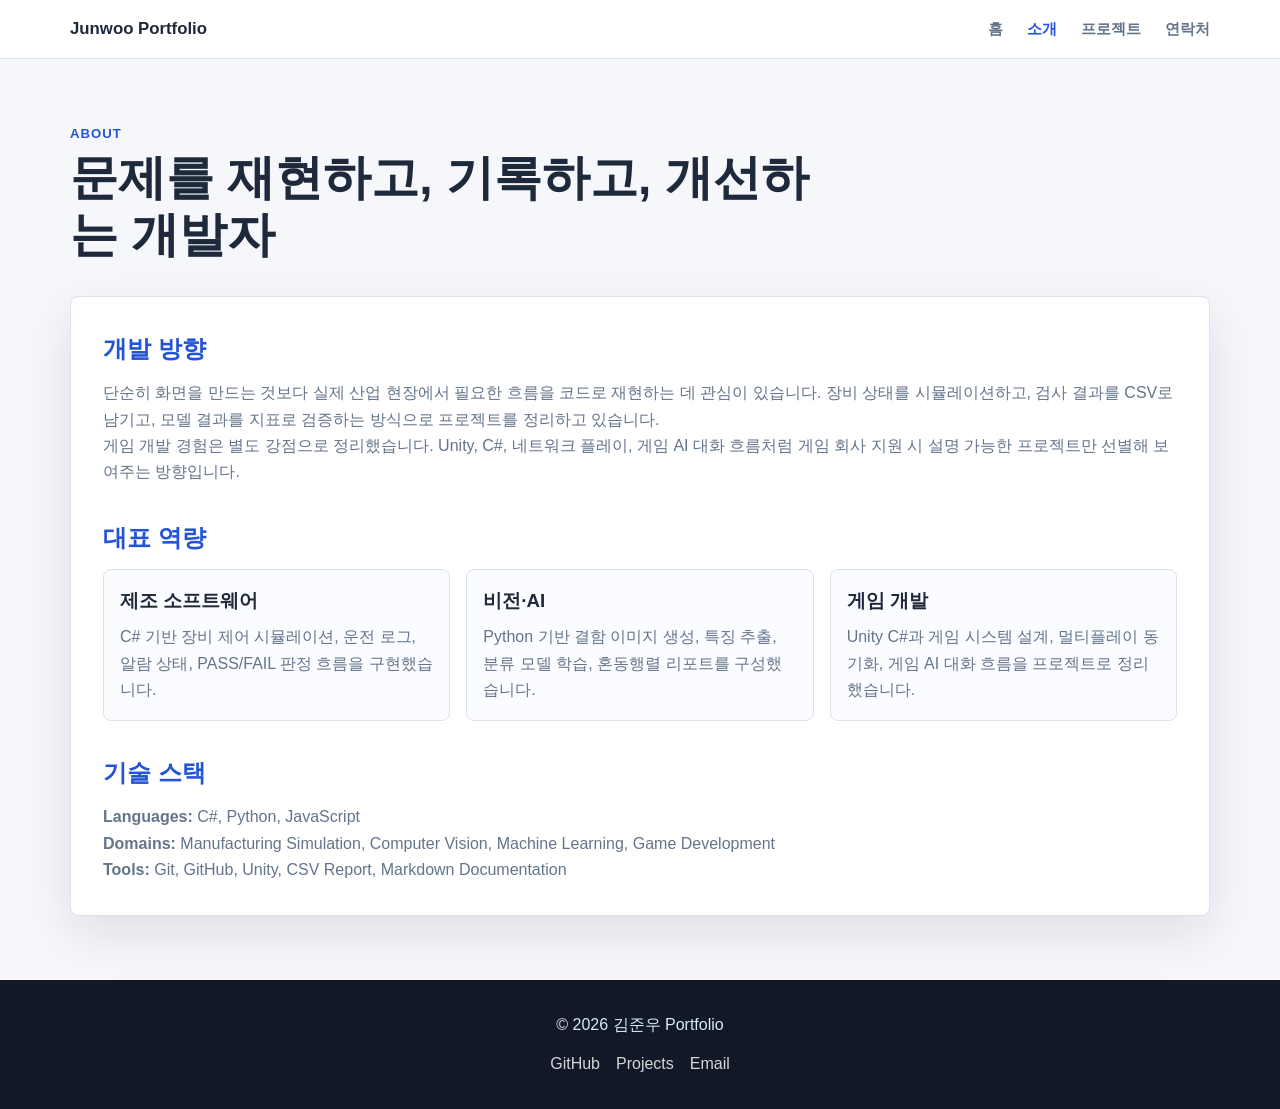
==== commit 36e0796d: "Add curated game portfolio section" ====
--- a/about.html
+++ b/about.html
@@ -40,6 +40,10 @@
                     단순히 화면을 만드는 것보다 실제 산업 현장에서 필요한 흐름을 코드로 재현하는 데 관심이 있습니다.
                     장비 상태를 시뮬레이션하고, 검사 결과를 CSV로 남기고, 모델 결과를 지표로 검증하는 방식으로 프로젝트를 정리하고 있습니다.
                 </p>
+                <p>
+                    게임 개발 경험은 별도 강점으로 정리했습니다. Unity, C#, 네트워크 플레이, 게임 AI 대화 흐름처럼
+                    게임 회사 지원 시 설명 가능한 프로젝트만 선별해 보여주는 방향입니다.
+                </p>
 
                 <h2>대표 역량</h2>
                 <div class="split-list">
@@ -52,15 +56,15 @@
                         <p>Python 기반 결함 이미지 생성, 특징 추출, 분류 모델 학습, 혼동행렬 리포트를 구성했습니다.</p>
                     </div>
                     <div>
-                        <h3>검증 습관</h3>
-                        <p>README, 실행 방법, 테스트 결과, 샘플 로그를 남겨 채용 담당자가 결과를 빠르게 확인할 수 있게 정리합니다.</p>
+                        <h3>게임 개발</h3>
+                        <p>Unity C#과 게임 시스템 설계, 멀티플레이 동기화, 게임 AI 대화 흐름을 프로젝트로 정리했습니다.</p>
                     </div>
                 </div>
 
                 <h2>기술 스택</h2>
                 <p><strong>Languages:</strong> C#, Python, JavaScript</p>
-                <p><strong>Domains:</strong> Manufacturing Simulation, Computer Vision, Machine Learning, Network Security</p>
-                <p><strong>Tools:</strong> Git, GitHub, CSV Report, Markdown Documentation</p>
+                <p><strong>Domains:</strong> Manufacturing Simulation, Computer Vision, Machine Learning, Game Development</p>
+                <p><strong>Tools:</strong> Git, GitHub, Unity, CSV Report, Markdown Documentation</p>
             </div>
         </section>
     </main>
@@ -74,6 +78,6 @@
         </div>
     </footer>
 
-    <script src="script.js?v=3"></script>
+    <script src="script.js?v=4"></script>
 </body>
 </html>
--- a/style.css
+++ b/style.css
@@ -297,6 +297,10 @@
 }
 
 .skills {
+    border-top: 1px solid var(--line);
+}
+
+.section-divider {
     border-top: 1px solid var(--line);
 }
 
